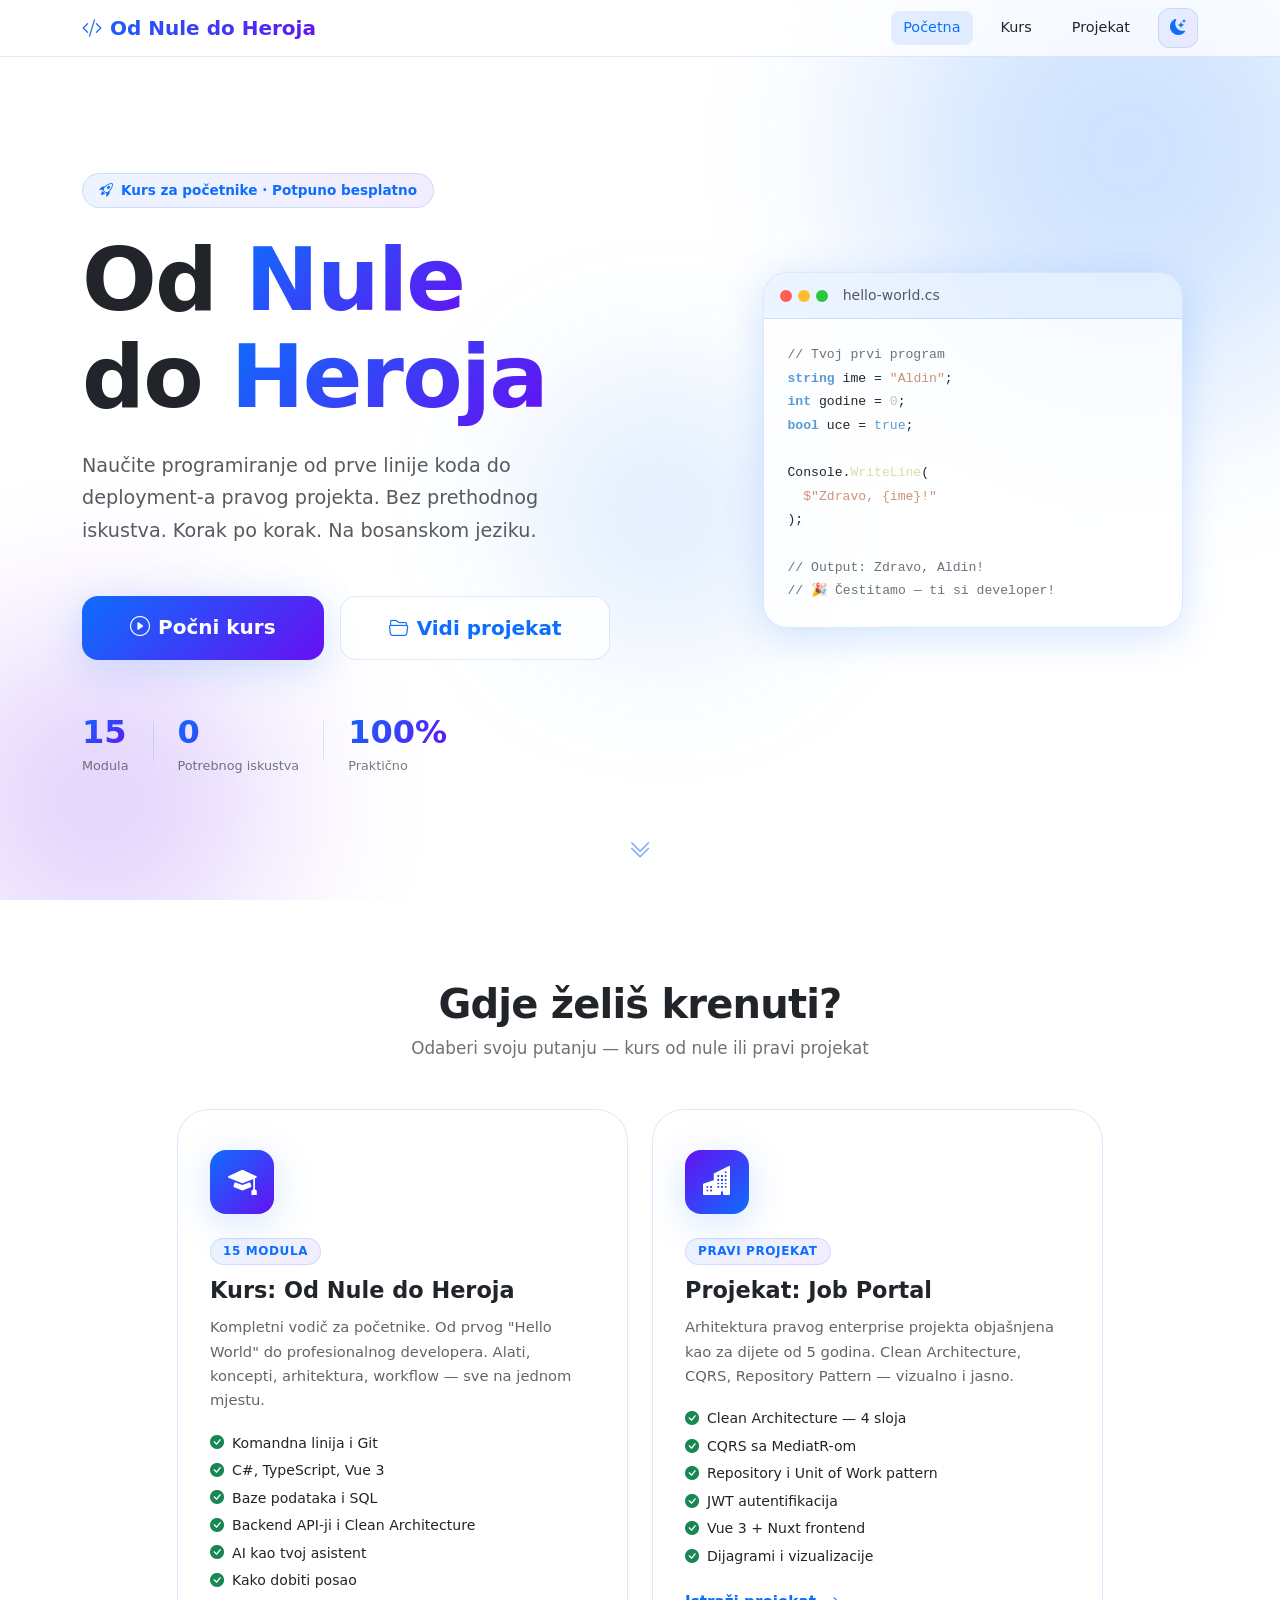
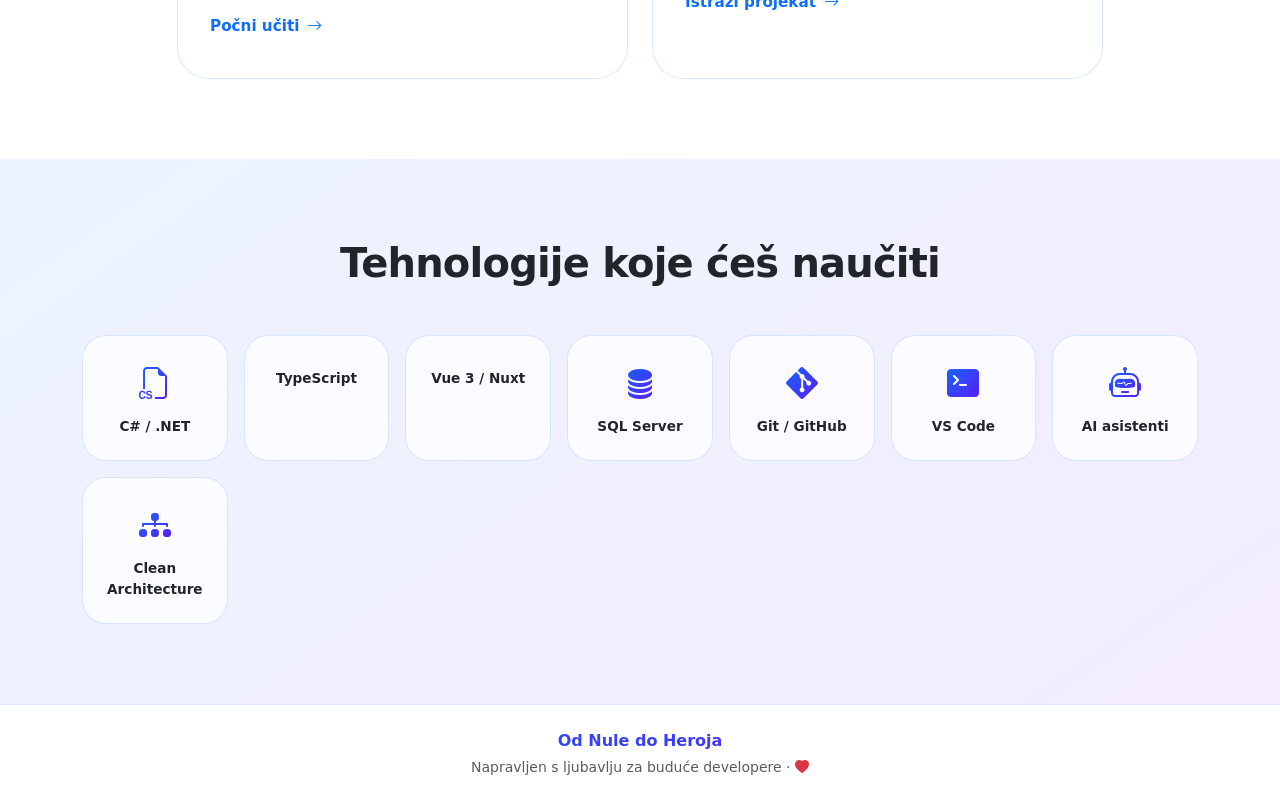
==== from-zero-to-hero/index.html @ 6ba3cc40 "init" ====
<!DOCTYPE html>
<html lang="bs" data-bs-theme="light">
<head>
  <meta charset="UTF-8" />
  <meta name="viewport" content="width=device-width, initial-scale=1.0" />
  <title>Od Nule do Heroja — Kurs za Web Developere</title>
  <link href="https://cdn.jsdelivr.net/npm/bootstrap@5.3.3/dist/css/bootstrap.min.css" rel="stylesheet" />
  <link href="https://cdn.jsdelivr.net/npm/bootstrap-icons@1.11.3/font/bootstrap-icons.css" rel="stylesheet" />
  <link href="css/styles.css" rel="stylesheet" />
</head>
<body>

  <!-- NAVBAR -->
  <nav class="navbar navbar-expand-lg fixed-top glass-nav">
    <div class="container">
      <a class="navbar-brand fw-bold gradient-text" href="index.html">
        <i class="bi bi-code-slash me-2"></i>Od Nule do Heroja
      </a>
      <div class="d-flex align-items-center gap-3 ms-auto">
        <a href="index.html" class="nav-link-custom active">Početna</a>
        <a href="course.html" class="nav-link-custom">Kurs</a>
        <a href="project.html" class="nav-link-custom">Projekat</a>
        <button class="btn btn-theme-toggle" id="themeToggle" title="Promijeni temu">
          <i class="bi bi-moon-stars-fill" id="themeIcon"></i>
        </button>
      </div>
    </div>
  </nav>

  <!-- MAIN HERO -->
  <section class="hero-main d-flex align-items-center">
    <div class="hero-bg-orb orb-1"></div>
    <div class="hero-bg-orb orb-2"></div>
    <div class="hero-bg-orb orb-3"></div>
    <div class="container position-relative z-1">
      <div class="row align-items-center min-vh-100 py-5">
        <div class="col-lg-7 pt-5">
          <div class="badge-pill mb-4">
            <i class="bi bi-rocket-takeoff me-2"></i>Kurs za početnike · Potpuno besplatno
          </div>
          <h1 class="hero-title mb-4">
            Od <span class="gradient-text">Nule</span><br />
            do <span class="gradient-text">Heroja</span>
          </h1>
          <p class="hero-subtitle mb-5">
            Naučite programiranje od prve linije koda do deployment-a pravog projekta.
            Bez prethodnog iskustva. Korak po korak. Na bosanskom jeziku.
          </p>
          <div class="d-flex flex-wrap gap-3">
            <a href="course.html" class="btn btn-primary-gradient btn-lg px-5 py-3">
              <i class="bi bi-play-circle me-2"></i>Počni kurs
            </a>
            <a href="project.html" class="btn btn-outline-glass btn-lg px-5 py-3">
              <i class="bi bi-folder2-open me-2"></i>Vidi projekat
            </a>
          </div>
          <div class="hero-stats mt-5 d-flex flex-wrap gap-4">
            <div class="stat-item">
              <span class="stat-number">15</span>
              <span class="stat-label">Modula</span>
            </div>
            <div class="stat-divider"></div>
            <div class="stat-item">
              <span class="stat-number">0</span>
              <span class="stat-label">Potrebnog iskustva</span>
            </div>
            <div class="stat-divider"></div>
            <div class="stat-item">
              <span class="stat-number">100%</span>
              <span class="stat-label">Praktično</span>
            </div>
          </div>
        </div>
        <div class="col-lg-5 d-none d-lg-flex justify-content-center">
          <div class="hero-code-window">
            <div class="code-window-bar">
              <span class="dot dot-red"></span>
              <span class="dot dot-yellow"></span>
              <span class="dot dot-green"></span>
              <span class="ms-2 text-muted small">hello-world.cs</span>
            </div>
            <pre class="code-window-body"><span class="code-comment">// Tvoj prvi program</span>
<span class="code-keyword">string</span> ime = <span class="code-string">"Aldin"</span>;
<span class="code-keyword">int</span> godine = <span class="code-number">0</span>;
<span class="code-keyword">bool</span> uce = <span class="code-bool">true</span>;

Console.<span class="code-fn">WriteLine</span>(
  <span class="code-string">$"Zdravo, {ime}!"</span>
);

<span class="code-comment">// Output: Zdravo, Aldin!</span>
<span class="code-comment">// 🎉 Čestitamo — ti si developer!</span></pre>
          </div>
        </div>
      </div>
    </div>
    <div class="scroll-indicator">
      <i class="bi bi-chevron-double-down"></i>
    </div>
  </section>

  <!-- DVIJE KARTICE — HERO SEKCIJE -->
  <section class="section-cards py-6">
    <div class="container">
      <div class="text-center mb-5">
        <h2 class="section-title">Gdje želiš krenuti?</h2>
        <p class="section-subtitle">Odaberi svoju putanju — kurs od nule ili pravi projekat</p>
      </div>

      <div class="row g-4 justify-content-center">

        <!-- KARTICA 1: KURS -->
        <div class="col-md-6 col-lg-5">
          <a href="course.html" class="card-hero-link">
            <div class="card-hero card-course">
              <div class="card-hero-glow"></div>
              <div class="card-hero-icon mb-4">
                <i class="bi bi-mortarboard-fill"></i>
              </div>
              <div class="card-hero-badge">15 modula</div>
              <h3 class="card-hero-title">Kurs: Od Nule do Heroja</h3>
              <p class="card-hero-desc">
                Kompletni vodič za početnike. Od prvog "Hello World" do profesionalnog developera.
                Alati, koncepti, arhitektura, workflow — sve na jednom mjestu.
              </p>
              <ul class="card-hero-features">
                <li><i class="bi bi-check-circle-fill text-success me-2"></i>Komandna linija i Git</li>
                <li><i class="bi bi-check-circle-fill text-success me-2"></i>C#, TypeScript, Vue 3</li>
                <li><i class="bi bi-check-circle-fill text-success me-2"></i>Baze podataka i SQL</li>
                <li><i class="bi bi-check-circle-fill text-success me-2"></i>Backend API-ji i Clean Architecture</li>
                <li><i class="bi bi-check-circle-fill text-success me-2"></i>AI kao tvoj asistent</li>
                <li><i class="bi bi-check-circle-fill text-success me-2"></i>Kako dobiti posao</li>
              </ul>
              <div class="card-hero-cta">
                Počni učiti <i class="bi bi-arrow-right ms-2"></i>
              </div>
            </div>
          </a>
        </div>

        <!-- KARTICA 2: PROJEKAT -->
        <div class="col-md-6 col-lg-5">
          <a href="project.html" class="card-hero-link">
            <div class="card-hero card-project">
              <div class="card-hero-glow"></div>
              <div class="card-hero-icon mb-4">
                <i class="bi bi-buildings-fill"></i>
              </div>
              <div class="card-hero-badge">Pravi projekat</div>
              <h3 class="card-hero-title">Projekat: Job Portal</h3>
              <p class="card-hero-desc">
                Arhitektura pravog enterprise projekta objašnjena kao za dijete od 5 godina.
                Clean Architecture, CQRS, Repository Pattern — vizualno i jasno.
              </p>
              <ul class="card-hero-features">
                <li><i class="bi bi-check-circle-fill text-success me-2"></i>Clean Architecture — 4 sloja</li>
                <li><i class="bi bi-check-circle-fill text-success me-2"></i>CQRS sa MediatR-om</li>
                <li><i class="bi bi-check-circle-fill text-success me-2"></i>Repository i Unit of Work pattern</li>
                <li><i class="bi bi-check-circle-fill text-success me-2"></i>JWT autentifikacija</li>
                <li><i class="bi bi-check-circle-fill text-success me-2"></i>Vue 3 + Nuxt frontend</li>
                <li><i class="bi bi-check-circle-fill text-success me-2"></i>Dijagrami i vizualizacije</li>
              </ul>
              <div class="card-hero-cta">
                Istraži projekat <i class="bi bi-arrow-right ms-2"></i>
              </div>
            </div>
          </a>
        </div>

      </div>
    </div>
  </section>

  <!-- TECH STACK -->
  <section class="section-tech py-6">
    <div class="container">
      <div class="text-center mb-5">
        <h2 class="section-title">Tehnologije koje ćeš naučiti</h2>
      </div>
      <div class="tech-grid">
        <div class="tech-item"><i class="bi bi-filetype-cs"></i><span>C# / .NET</span></div>
        <div class="tech-item"><i class="bi bi-filetype-ts"></i><span>TypeScript</span></div>
        <div class="tech-item"><i class="bi bi-filetype-vue"></i><span>Vue 3 / Nuxt</span></div>
        <div class="tech-item"><i class="bi bi-database-fill"></i><span>SQL Server</span></div>
        <div class="tech-item"><i class="bi bi-git"></i><span>Git / GitHub</span></div>
        <div class="tech-item"><i class="bi bi-terminal-fill"></i><span>VS Code</span></div>
        <div class="tech-item"><i class="bi bi-robot"></i><span>AI asistenti</span></div>
        <div class="tech-item"><i class="bi bi-diagram-3-fill"></i><span>Clean Architecture</span></div>
      </div>
    </div>
  </section>

  <!-- FOOTER -->
  <footer class="footer py-4">
    <div class="container text-center">
      <p class="mb-1 fw-semibold gradient-text">Od Nule do Heroja</p>
      <p class="text-muted small mb-0">Napravljen s ljubavlju za buduće developere · <i class="bi bi-heart-fill text-danger"></i></p>
    </div>
  </footer>

  <script src="https://cdn.jsdelivr.net/npm/bootstrap@5.3.3/dist/js/bootstrap.bundle.min.js"></script>
  <script src="js/app.js"></script>
</body>
</html>
---- from-zero-to-hero/css/styles.css ----
/* ============================================================
   FROM ZERO TO HERO — Glavni CSS
   Bootstrap 5.3 + custom blue gradient theme
   Light / Dark mode support
============================================================ */

:root {
  --blue-1: #0d6efd;
  --blue-2: #0a58ca;
  --blue-3: #6610f2;
  --blue-4: #3d8ef8;
  --blue-light: #cfe2ff;
  --gradient-main: linear-gradient(135deg, #0d6efd 0%, #6610f2 100%);
  --gradient-alt:  linear-gradient(135deg, #3d8ef8 0%, #0d6efd 60%, #6610f2 100%);
  --gradient-card: linear-gradient(145deg, rgba(13,110,253,0.08) 0%, rgba(102,16,242,0.08) 100%);
  --glass-bg: rgba(255,255,255,0.75);
  --glass-border: rgba(13,110,253,0.15);
  --shadow-blue: 0 8px 40px rgba(13,110,253,0.18);
  --shadow-card: 0 4px 30px rgba(0,0,0,0.08);
  --radius-lg: 1.5rem;
  --radius-xl: 2rem;
  --font-mono: 'Fira Code', 'Cascadia Code', 'Consolas', monospace;
}

[data-bs-theme="dark"] {
  --glass-bg: rgba(15,20,40,0.80);
  --glass-border: rgba(13,110,253,0.25);
  --shadow-card: 0 4px 30px rgba(0,0,0,0.4);
  --gradient-card: linear-gradient(145deg, rgba(13,110,253,0.12) 0%, rgba(102,16,242,0.12) 100%);
}

/* ---- Base ---- */
* { box-sizing: border-box; }

body {
  font-family: 'Inter', 'Segoe UI', system-ui, sans-serif;
  scroll-behavior: smooth;
  overflow-x: hidden;
}

.py-6 { padding-top: 5rem; padding-bottom: 5rem; }

/* ---- Gradient text ---- */
.gradient-text {
  background: var(--gradient-main);
  -webkit-background-clip: text;
  -webkit-text-fill-color: transparent;
  background-clip: text;
}

/* ============================================================
   NAVBAR
============================================================ */
.glass-nav {
  background: var(--glass-bg);
  backdrop-filter: blur(16px);
  -webkit-backdrop-filter: blur(16px);
  border-bottom: 1px solid var(--glass-border);
  transition: all 0.3s ease;
}

.nav-link-custom {
  color: var(--bs-body-color);
  text-decoration: none;
  font-weight: 500;
  padding: 0.4rem 0.75rem;
  border-radius: 0.5rem;
  transition: all 0.2s ease;
  font-size: 0.9rem;
}
.nav-link-custom:hover,
.nav-link-custom.active {
  background: rgba(13,110,253,0.1);
  color: var(--blue-1);
}

.btn-theme-toggle {
  background: var(--gradient-card);
  border: 1px solid var(--glass-border);
  border-radius: 0.75rem;
  width: 40px; height: 40px;
  display: flex; align-items: center; justify-content: center;
  color: var(--blue-1);
  transition: all 0.2s ease;
}
.btn-theme-toggle:hover {
  background: var(--gradient-main);
  color: #fff;
  border-color: transparent;
}

/* ============================================================
   HERO MAIN
============================================================ */
.hero-main {
  min-height: 100vh;
  position: relative;
  overflow: hidden;
}

/* Background orbs */
.hero-bg-orb {
  position: absolute;
  border-radius: 50%;
  filter: blur(80px);
  opacity: 0.25;
  pointer-events: none;
  animation: orbFloat 8s ease-in-out infinite;
}
.orb-1 {
  width: 600px; height: 600px;
  background: radial-gradient(circle, #0d6efd, transparent);
  top: -150px; right: -150px;
}
.orb-2 {
  width: 400px; height: 400px;
  background: radial-gradient(circle, #6610f2, transparent);
  bottom: -100px; left: -100px;
  animation-delay: -4s;
}
.orb-3 {
  width: 300px; height: 300px;
  background: radial-gradient(circle, #3d8ef8, transparent);
  top: 40%; left: 40%;
  animation-delay: -2s;
}

@keyframes orbFloat {
  0%, 100% { transform: translate(0, 0) scale(1); }
  33%       { transform: translate(20px, -20px) scale(1.05); }
  66%       { transform: translate(-10px, 15px) scale(0.97); }
}

.badge-pill {
  display: inline-flex;
  align-items: center;
  background: var(--gradient-card);
  border: 1px solid var(--glass-border);
  color: var(--blue-1);
  padding: 0.4rem 1rem;
  border-radius: 2rem;
  font-size: 0.85rem;
  font-weight: 600;
}

.hero-title {
  font-size: clamp(3rem, 8vw, 5.5rem);
  font-weight: 800;
  line-height: 1.1;
  letter-spacing: -0.02em;
}

.hero-subtitle {
  font-size: 1.2rem;
  opacity: 0.75;
  max-width: 520px;
  line-height: 1.7;
}

/* Buttons */
.btn-primary-gradient {
  background: var(--gradient-main);
  border: none;
  color: #fff;
  border-radius: 1rem;
  font-weight: 600;
  box-shadow: var(--shadow-blue);
  transition: all 0.3s ease;
}
.btn-primary-gradient:hover {
  background: var(--gradient-alt);
  transform: translateY(-2px);
  box-shadow: 0 12px 50px rgba(13,110,253,0.35);
  color: #fff;
}

.btn-outline-glass {
  background: var(--glass-bg);
  border: 1px solid var(--glass-border);
  color: var(--blue-1);
  border-radius: 1rem;
  font-weight: 600;
  backdrop-filter: blur(8px);
  transition: all 0.3s ease;
}
.btn-outline-glass:hover {
  background: var(--gradient-card);
  transform: translateY(-2px);
  color: var(--blue-1);
}

/* Stats */
.hero-stats { align-items: center; }
.stat-item { display: flex; flex-direction: column; }
.stat-number { font-size: 2rem; font-weight: 800; background: var(--gradient-main); -webkit-background-clip: text; -webkit-text-fill-color: transparent; background-clip: text; }
.stat-label  { font-size: 0.8rem; opacity: 0.6; font-weight: 500; }
.stat-divider { width: 1px; height: 40px; background: var(--glass-border); }

/* Code window */
.hero-code-window {
  background: var(--glass-bg);
  border: 1px solid var(--glass-border);
  border-radius: var(--radius-lg);
  overflow: hidden;
  box-shadow: var(--shadow-blue);
  backdrop-filter: blur(12px);
  max-width: 420px;
  width: 100%;
  animation: codeFloat 6s ease-in-out infinite;
}
@keyframes codeFloat {
  0%, 100% { transform: translateY(0); }
  50%       { transform: translateY(-12px); }
}

.code-window-bar {
  background: rgba(13,110,253,0.08);
  border-bottom: 1px solid var(--glass-border);
  padding: 0.75rem 1rem;
  display: flex;
  align-items: center;
  gap: 0.4rem;
}
.dot { width: 12px; height: 12px; border-radius: 50%; }
.dot-red    { background: #ff5f57; }
.dot-yellow { background: #febc2e; }
.dot-green  { background: #28c840; }

.code-window-body {
  margin: 0;
  padding: 1.5rem;
  font-family: var(--font-mono);
  font-size: 0.82rem;
  line-height: 1.8;
  background: transparent;
  color: var(--bs-body-color);
}
.code-comment { color: #6a737d; }
.code-keyword { color: #569cd6; font-weight: 600; }
.code-string  { color: #ce9178; }
.code-number  { color: #b5cea8; }
.code-bool    { color: #569cd6; }
.code-fn      { color: #dcdcaa; }

[data-bs-theme="dark"] .code-comment { color: #6a9955; }
[data-bs-theme="dark"] .code-keyword { color: #569cd6; }
[data-bs-theme="dark"] .code-string  { color: #ce9178; }

/* Scroll indicator */
.scroll-indicator {
  position: absolute;
  bottom: 2rem;
  left: 50%;
  transform: translateX(-50%);
  color: var(--blue-1);
  font-size: 1.4rem;
  animation: scrollBounce 2s ease-in-out infinite;
  opacity: 0.6;
}
@keyframes scrollBounce {
  0%, 100% { transform: translateX(-50%) translateY(0); }
  50%       { transform: translateX(-50%) translateY(8px); }
}

/* ============================================================
   HERO CARDS (Landing clickable cards)
============================================================ */
.section-cards { position: relative; }
.section-title {
  font-size: clamp(1.8rem, 4vw, 2.5rem);
  font-weight: 800;
  letter-spacing: -0.02em;
}
.section-subtitle { opacity: 0.65; font-size: 1.05rem; }

.card-hero-link {
  text-decoration: none;
  color: inherit;
  display: block;
  height: 100%;
}

.card-hero {
  position: relative;
  background: var(--glass-bg);
  border: 1px solid var(--glass-border);
  border-radius: var(--radius-xl);
  padding: 2.5rem 2rem;
  height: 100%;
  overflow: hidden;
  transition: all 0.4s cubic-bezier(0.25, 0.46, 0.45, 0.94);
  backdrop-filter: blur(12px);
  cursor: pointer;
}
.card-hero:hover {
  transform: translateY(-8px);
  box-shadow: var(--shadow-blue);
  border-color: rgba(13,110,253,0.4);
}

.card-hero-glow {
  position: absolute;
  top: -80px; right: -80px;
  width: 250px; height: 250px;
  border-radius: 50%;
  filter: blur(60px);
  opacity: 0;
  transition: opacity 0.4s ease;
  pointer-events: none;
}
.card-course .card-hero-glow  { background: radial-gradient(circle, rgba(13,110,253,0.35), transparent); }
.card-project .card-hero-glow { background: radial-gradient(circle, rgba(102,16,242,0.35), transparent); }
.card-hero:hover .card-hero-glow { opacity: 1; }

.card-hero-icon {
  width: 64px; height: 64px;
  border-radius: 1rem;
  background: var(--gradient-main);
  display: flex; align-items: center; justify-content: center;
  font-size: 1.8rem;
  color: #fff;
  box-shadow: var(--shadow-blue);
}
.card-project .card-hero-icon { background: linear-gradient(135deg, #6610f2, #0d6efd); }

.card-hero-badge {
  display: inline-block;
  background: var(--gradient-card);
  border: 1px solid var(--glass-border);
  color: var(--blue-1);
  padding: 0.2rem 0.75rem;
  border-radius: 2rem;
  font-size: 0.75rem;
  font-weight: 700;
  text-transform: uppercase;
  letter-spacing: 0.05em;
  margin-bottom: 0.75rem;
}

.card-hero-title {
  font-size: 1.4rem;
  font-weight: 700;
  margin-bottom: 0.75rem;
}
.card-hero-desc {
  opacity: 0.7;
  font-size: 0.92rem;
  line-height: 1.65;
  margin-bottom: 1.25rem;
}
.card-hero-features {
  list-style: none;
  padding: 0;
  margin-bottom: 1.5rem;
  display: flex;
  flex-direction: column;
  gap: 0.4rem;
}
.card-hero-features li { font-size: 0.88rem; }

.card-hero-cta {
  font-weight: 700;
  color: var(--blue-1);
  font-size: 0.95rem;
  display: flex;
  align-items: center;
}

/* ============================================================
   TECH GRID
============================================================ */
.section-tech { background: var(--gradient-card); }
.tech-grid {
  display: grid;
  grid-template-columns: repeat(auto-fit, minmax(130px, 1fr));
  gap: 1rem;
}
.tech-item {
  display: flex;
  flex-direction: column;
  align-items: center;
  gap: 0.5rem;
  background: var(--glass-bg);
  border: 1px solid var(--glass-border);
  border-radius: var(--radius-lg);
  padding: 1.5rem 1rem;
  font-size: 0.85rem;
  font-weight: 600;
  transition: all 0.3s ease;
  backdrop-filter: blur(8px);
  text-align: center;
}
.tech-item i { font-size: 2rem; background: var(--gradient-main); -webkit-background-clip: text; -webkit-text-fill-color: transparent; background-clip: text; }
.tech-item:hover { transform: translateY(-4px); box-shadow: var(--shadow-blue); border-color: rgba(13,110,253,0.3); }

/* ============================================================
   FOOTER
============================================================ */
.footer {
  border-top: 1px solid var(--glass-border);
  background: var(--glass-bg);
  backdrop-filter: blur(8px);
}

/* ============================================================
   COURSE PAGE — Sidebar Layout
============================================================ */
.course-layout {
  display: flex;
  min-height: 100vh;
  padding-top: 72px;
}

.course-sidebar {
  width: 280px;
  flex-shrink: 0;
  position: fixed;
  top: 72px;
  left: 0;
  height: calc(100vh - 72px);
  overflow-y: auto;
  border-right: 1px solid var(--glass-border);
  background: var(--glass-bg);
  backdrop-filter: blur(12px);
  padding: 1.5rem 1rem;
  z-index: 100;
  transition: transform 0.3s ease;
}

.course-sidebar::-webkit-scrollbar { width: 4px; }
.course-sidebar::-webkit-scrollbar-track { background: transparent; }
.course-sidebar::-webkit-scrollbar-thumb { background: rgba(13,110,253,0.3); border-radius: 2px; }

.sidebar-label {
  font-size: 0.7rem;
  font-weight: 700;
  text-transform: uppercase;
  letter-spacing: 0.1em;
  opacity: 0.5;
  padding: 0.5rem 0.75rem;
  margin-top: 0.5rem;
}

.sidebar-nav-item {
  display: flex;
  align-items: center;
  gap: 0.6rem;
  padding: 0.55rem 0.75rem;
  border-radius: 0.75rem;
  font-size: 0.85rem;
  font-weight: 500;
  color: var(--bs-body-color);
  text-decoration: none;
  transition: all 0.2s ease;
  cursor: pointer;
  border: none;
  background: none;
  width: 100%;
  text-align: left;
}
.sidebar-nav-item:hover { background: rgba(13,110,253,0.08); color: var(--blue-1); }
.sidebar-nav-item.active { background: var(--gradient-main); color: #fff; box-shadow: 0 4px 15px rgba(13,110,253,0.3); }
.sidebar-nav-item .module-num {
  width: 22px; height: 22px;
  border-radius: 50%;
  background: rgba(13,110,253,0.15);
  font-size: 0.7rem;
  font-weight: 700;
  display: flex; align-items: center; justify-content: center;
  flex-shrink: 0;
}
.sidebar-nav-item.active .module-num { background: rgba(255,255,255,0.25); }

.course-main {
  margin-left: 280px;
  flex: 1;
  padding: 2.5rem;
  max-width: 900px;
}

/* Mobile sidebar toggle */
.sidebar-toggle {
  display: none;
  position: fixed;
  bottom: 1.5rem;
  right: 1.5rem;
  z-index: 200;
  width: 52px; height: 52px;
  border-radius: 50%;
  background: var(--gradient-main);
  border: none;
  color: #fff;
  font-size: 1.3rem;
  box-shadow: var(--shadow-blue);
  align-items: center;
  justify-content: center;
}

@media (max-width: 768px) {
  .course-sidebar { transform: translateX(-100%); }
  .course-sidebar.open { transform: translateX(0); }
  .course-main { margin-left: 0; padding: 1.25rem; }
  .sidebar-toggle { display: flex; }
}

/* ============================================================
   CONTENT TYPOGRAPHY
============================================================ */
.content-section { display: none; }
.content-section.active { display: block; }

.module-header {
  margin-bottom: 2rem;
  padding-bottom: 1.5rem;
  border-bottom: 1px solid var(--glass-border);
}
.module-number-badge {
  display: inline-flex;
  align-items: center;
  gap: 0.5rem;
  background: var(--gradient-main);
  color: #fff;
  padding: 0.35rem 1rem;
  border-radius: 2rem;
  font-size: 0.8rem;
  font-weight: 700;
  margin-bottom: 0.75rem;
}
.module-title {
  font-size: clamp(1.6rem, 3vw, 2.2rem);
  font-weight: 800;
  letter-spacing: -0.02em;
}

/* Info boxes */
.info-box {
  border-radius: var(--radius-lg);
  padding: 1.25rem 1.5rem;
  margin: 1.25rem 0;
  border-left: 4px solid;
  display: flex;
  gap: 0.75rem;
  align-items: flex-start;
}
.info-box.tip    { border-color: #0d6efd; background: rgba(13,110,253,0.08); }
.info-box.warn   { border-color: #fd7e14; background: rgba(253,126,20,0.08); }
.info-box.good   { border-color: #198754; background: rgba(25,135,84,0.08); }
.info-box.rule   { border-color: #6610f2; background: rgba(102,16,242,0.08); }
.info-box i      { font-size: 1.1rem; margin-top: 0.1rem; flex-shrink: 0; }
.info-box.tip  i { color: #0d6efd; }
.info-box.warn i { color: #fd7e14; }
.info-box.good i { color: #198754; }
.info-box.rule i { color: #6610f2; }

/* Code blocks */
.code-block {
  background: #1e1e2e;
  border-radius: var(--radius-lg);
  overflow: hidden;
  margin: 1.25rem 0;
  border: 1px solid rgba(13,110,253,0.2);
}
.code-block-header {
  background: rgba(13,110,253,0.1);
  padding: 0.6rem 1rem;
  display: flex;
  align-items: center;
  justify-content: space-between;
  border-bottom: 1px solid rgba(13,110,253,0.15);
}
.code-block-lang {
  font-size: 0.72rem;
  font-weight: 700;
  text-transform: uppercase;
  letter-spacing: 0.08em;
  color: var(--blue-4);
}
.code-block pre {
  margin: 0;
  padding: 1.25rem;
  font-family: var(--font-mono);
  font-size: 0.82rem;
  line-height: 1.8;
  color: #cdd6f4;
  overflow-x: auto;
}
.code-block pre::-webkit-scrollbar { height: 4px; }
.code-block pre::-webkit-scrollbar-thumb { background: rgba(13,110,253,0.4); border-radius: 2px; }

/* Tables */
.content-table {
  width: 100%;
  border-collapse: separate;
  border-spacing: 0;
  border-radius: var(--radius-lg);
  overflow: hidden;
  border: 1px solid var(--glass-border);
  margin: 1.25rem 0;
}
.content-table th {
  background: var(--gradient-main);
  color: #fff;
  padding: 0.75rem 1rem;
  font-size: 0.82rem;
  font-weight: 700;
  text-transform: uppercase;
  letter-spacing: 0.05em;
}
.content-table td {
  padding: 0.7rem 1rem;
  border-bottom: 1px solid var(--glass-border);
  font-size: 0.88rem;
}
.content-table tr:last-child td { border-bottom: none; }
.content-table tr:nth-child(even) td { background: rgba(13,110,253,0.03); }
.content-table tr:hover td { background: rgba(13,110,253,0.06); }

/* Inline code */
code {
  background: rgba(13,110,253,0.1);
  color: var(--blue-1);
  padding: 0.1em 0.4em;
  border-radius: 0.3em;
  font-family: var(--font-mono);
  font-size: 0.85em;
}

/* Steps */
.steps-list { list-style: none; padding: 0; margin: 1.25rem 0; counter-reset: step; }
.steps-list li {
  counter-increment: step;
  display: flex;
  gap: 1rem;
  margin-bottom: 1rem;
  position: relative;
}
.steps-list li::before {
  content: counter(step);
  width: 32px; height: 32px;
  border-radius: 50%;
  background: var(--gradient-main);
  color: #fff;
  font-weight: 700;
  font-size: 0.85rem;
  display: flex; align-items: center; justify-content: center;
  flex-shrink: 0;
  margin-top: 0.1rem;
  box-shadow: 0 4px 12px rgba(13,110,253,0.3);
}

/* ============================================================
   PROJECT PAGE — Diagrams & Visual
============================================================ */
.architecture-diagram {
  background: var(--glass-bg);
  border: 1px solid var(--glass-border);
  border-radius: var(--radius-xl);
  padding: 2rem;
  margin: 1.5rem 0;
  backdrop-filter: blur(8px);
  overflow: hidden;
}

/* Floor / Layer cards */
.layer-card {
  border-radius: var(--radius-lg);
  padding: 1.25rem 1.5rem;
  margin-bottom: 0.75rem;
  border: 1px solid;
  transition: transform 0.2s ease;
}
.layer-card:hover { transform: scale(1.01); }

.layer-host   { border-color: rgba(13,110,253,0.4); background: rgba(13,110,253,0.07); }
.layer-infra  { border-color: rgba(25,135,84,0.4);  background: rgba(25,135,84,0.07); }
.layer-app    { border-color: rgba(253,126,20,0.4); background: rgba(253,126,20,0.07); }
.layer-domain { border-color: rgba(102,16,242,0.4); background: rgba(102,16,242,0.07); }

.layer-label {
  font-size: 0.72rem;
  font-weight: 700;
  text-transform: uppercase;
  letter-spacing: 0.08em;
  margin-bottom: 0.3rem;
}
.layer-host   .layer-label { color: var(--blue-1); }
.layer-infra  .layer-label { color: #198754; }
.layer-app    .layer-label { color: #fd7e14; }
.layer-domain .layer-label { color: #6610f2; }

.layer-title { font-weight: 700; font-size: 1.05rem; margin-bottom: 0.2rem; }
.layer-desc  { font-size: 0.83rem; opacity: 0.7; }

.layer-arrow {
  text-align: center;
  color: var(--blue-1);
  font-size: 1.5rem;
  margin: -0.3rem 0;
  opacity: 0.5;
}

/* Flow diagram */
.flow-diagram {
  display: flex;
  flex-direction: column;
  align-items: center;
  gap: 0;
  margin: 1.5rem 0;
}
.flow-step {
  background: var(--glass-bg);
  border: 1px solid var(--glass-border);
  border-radius: var(--radius-lg);
  padding: 1rem 1.5rem;
  width: 100%;
  max-width: 500px;
  text-align: center;
  position: relative;
  transition: all 0.2s ease;
}
.flow-step:hover { border-color: rgba(13,110,253,0.4); box-shadow: var(--shadow-blue); }
.flow-step-num {
  position: absolute;
  top: -12px; left: 50%; transform: translateX(-50%);
  background: var(--gradient-main);
  color: #fff;
  width: 24px; height: 24px;
  border-radius: 50%;
  font-size: 0.72rem;
  font-weight: 700;
  display: flex; align-items: center; justify-content: center;
}
.flow-step-icon { font-size: 1.5rem; margin-bottom: 0.3rem; }
.flow-step-label { font-weight: 600; font-size: 0.9rem; }
.flow-step-desc  { font-size: 0.78rem; opacity: 0.65; margin-top: 0.2rem; }
.flow-arrow {
  width: 2px;
  height: 30px;
  background: linear-gradient(to bottom, var(--blue-1), transparent);
  margin: 0 auto;
}

/* Pattern cards */
.pattern-card {
  background: var(--glass-bg);
  border: 1px solid var(--glass-border);
  border-radius: var(--radius-xl);
  padding: 2rem;
  height: 100%;
  transition: all 0.3s ease;
  position: relative;
  overflow: hidden;
  backdrop-filter: blur(8px);
}
.pattern-card::before {
  content: '';
  position: absolute;
  top: 0; left: 0; right: 0;
  height: 4px;
  background: var(--gradient-main);
}
.pattern-card:hover { transform: translateY(-4px); box-shadow: var(--shadow-blue); }
.pattern-card-icon { font-size: 2rem; margin-bottom: 1rem; }
.pattern-card-title { font-weight: 700; font-size: 1.05rem; margin-bottom: 0.5rem; }
.pattern-card-desc  { font-size: 0.85rem; opacity: 0.7; line-height: 1.6; }

/* CQRS visual */
.cqrs-split {
  display: grid;
  grid-template-columns: 1fr 1fr;
  gap: 1rem;
  margin: 1.25rem 0;
}
@media (max-width: 600px) { .cqrs-split { grid-template-columns: 1fr; } }

.cqrs-side {
  border-radius: var(--radius-lg);
  padding: 1.25rem;
  border: 1px solid;
}
.cqrs-query   { border-color: rgba(25,135,84,0.4); background: rgba(25,135,84,0.07); }
.cqrs-command { border-color: rgba(253,126,20,0.4); background: rgba(253,126,20,0.07); }
.cqrs-label { font-size: 0.72rem; font-weight: 700; text-transform: uppercase; letter-spacing: 0.08em; margin-bottom: 0.5rem; }
.cqrs-query   .cqrs-label { color: #198754; }
.cqrs-command .cqrs-label { color: #fd7e14; }

/* Request walkthrough */
.walkthrough-step {
  display: flex;
  gap: 1rem;
  align-items: flex-start;
  padding: 1rem;
  border-radius: var(--radius-lg);
  margin-bottom: 0.5rem;
  border: 1px solid var(--glass-border);
  background: var(--glass-bg);
  transition: all 0.2s ease;
}
.walkthrough-step:hover { border-color: rgba(13,110,253,0.3); background: rgba(13,110,253,0.04); }
.walkthrough-step-num {
  width: 32px; height: 32px;
  border-radius: 50%;
  background: var(--gradient-main);
  color: #fff;
  font-weight: 700;
  font-size: 0.82rem;
  display: flex; align-items: center; justify-content: center;
  flex-shrink: 0;
  box-shadow: 0 4px 12px rgba(13,110,253,0.25);
}
.walkthrough-step-layer {
  font-size: 0.7rem;
  font-weight: 700;
  text-transform: uppercase;
  letter-spacing: 0.06em;
  color: var(--blue-1);
  margin-bottom: 0.15rem;
}
.walkthrough-step-text { font-size: 0.88rem; }

/* OOP Pillars */
.pillar-card {
  background: var(--glass-bg);
  border: 1px solid var(--glass-border);
  border-radius: var(--radius-lg);
  padding: 1.5rem;
  height: 100%;
  transition: all 0.3s ease;
  backdrop-filter: blur(8px);
}
.pillar-card:hover { transform: translateY(-4px); box-shadow: var(--shadow-blue); }
.pillar-icon {
  width: 48px; height: 48px;
  border-radius: 0.75rem;
  background: var(--gradient-main);
  display: flex; align-items: center; justify-content: center;
  font-size: 1.3rem;
  color: #fff;
  margin-bottom: 1rem;
}
.pillar-title { font-weight: 700; font-size: 1rem; margin-bottom: 0.4rem; }
.pillar-tagline { font-size: 0.8rem; opacity: 0.6; font-style: italic; margin-bottom: 0.75rem; }

/* Progress bar concept */
.roadmap-item {
  display: flex;
  gap: 1rem;
  align-items: flex-start;
  padding: 1rem 1.25rem;
  border-radius: var(--radius-lg);
  margin-bottom: 0.5rem;
  border-left: 3px solid var(--blue-1);
  background: var(--glass-bg);
  border-top: 1px solid var(--glass-border);
  border-right: 1px solid var(--glass-border);
  border-bottom: 1px solid var(--glass-border);
}
.roadmap-num {
  background: var(--gradient-main);
  color: #fff;
  width: 28px; height: 28px;
  border-radius: 50%;
  font-size: 0.75rem;
  font-weight: 700;
  display: flex; align-items: center; justify-content: center;
  flex-shrink: 0;
}
.roadmap-title { font-weight: 600; font-size: 0.88rem; margin-bottom: 0.15rem; }
.roadmap-desc  { font-size: 0.78rem; opacity: 0.65; }

/* Cheat sheet table */
.cheat-table {
  width: 100%;
  border-collapse: separate;
  border-spacing: 0 4px;
}
.cheat-table td {
  padding: 0.6rem 0.75rem;
  font-size: 0.83rem;
  background: var(--glass-bg);
  border: 1px solid var(--glass-border);
}
.cheat-table td:first-child {
  font-family: var(--font-mono);
  font-size: 0.78rem;
  color: var(--blue-1);
  font-weight: 600;
  border-radius: 0.5rem 0 0 0.5rem;
}
.cheat-table td:last-child { border-radius: 0 0.5rem 0.5rem 0; opacity: 0.7; }

/* JWT flow */
.jwt-steps { display: flex; flex-direction: column; gap: 0.5rem; margin: 1.25rem 0; }
.jwt-step {
  display: flex;
  gap: 1rem;
  align-items: center;
  background: var(--glass-bg);
  border: 1px solid var(--glass-border);
  border-radius: var(--radius-lg);
  padding: 0.75rem 1rem;
  font-size: 0.85rem;
}
.jwt-step-icon { font-size: 1.2rem; flex-shrink: 0; }

/* Responsive adjustments */
@media (max-width: 992px) {
  .hero-title { font-size: clamp(2.5rem, 10vw, 4rem); }
  .course-sidebar { width: 260px; }
  .course-main { margin-left: 260px; padding: 1.5rem; }
}

/* Page transition */
.page-fade-in {
  animation: fadeIn 0.4s ease forwards;
}
@keyframes fadeIn {
  from { opacity: 0; transform: translateY(12px); }
  to   { opacity: 1; transform: translateY(0); }
}

/* Active sidebar indicator animation */
@keyframes slideIn {
  from { transform: translateX(-6px); opacity: 0; }
  to   { transform: translateX(0); opacity: 1; }
}
.sidebar-nav-item.active { animation: slideIn 0.2s ease; }
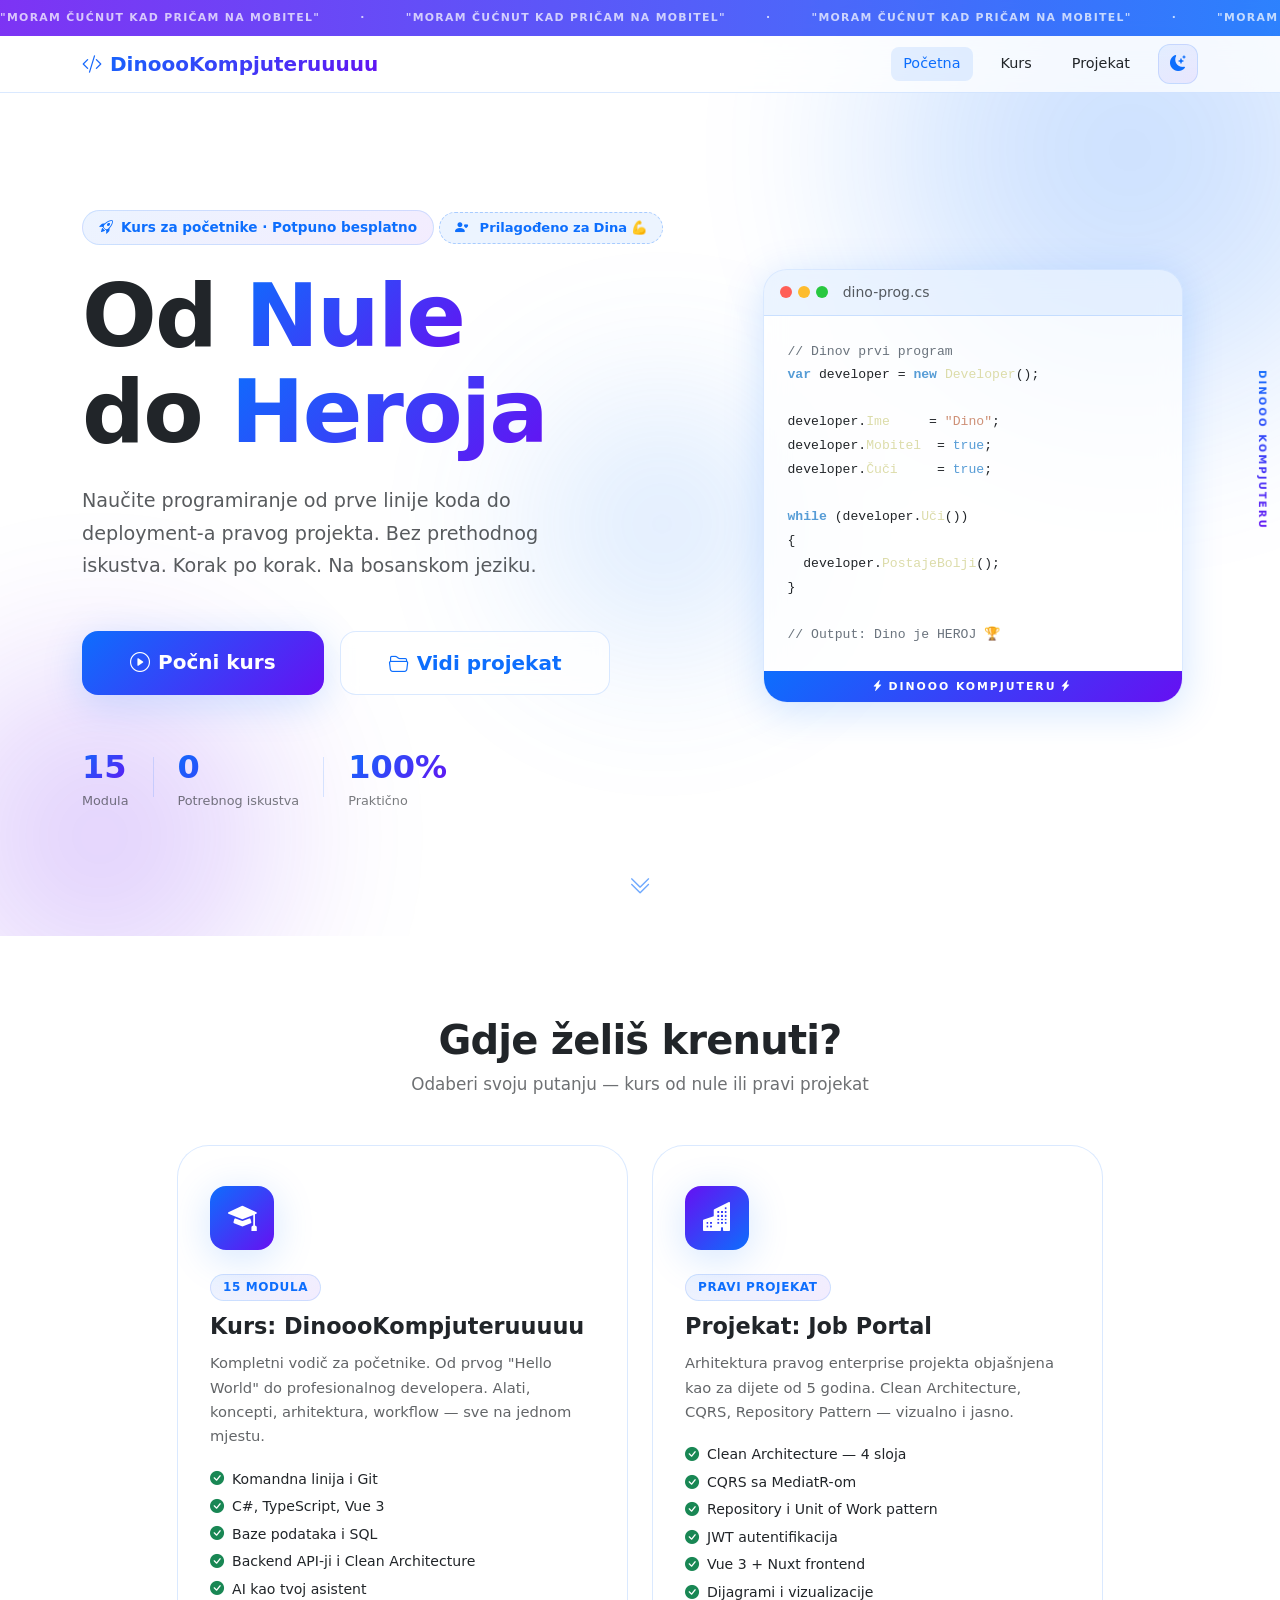
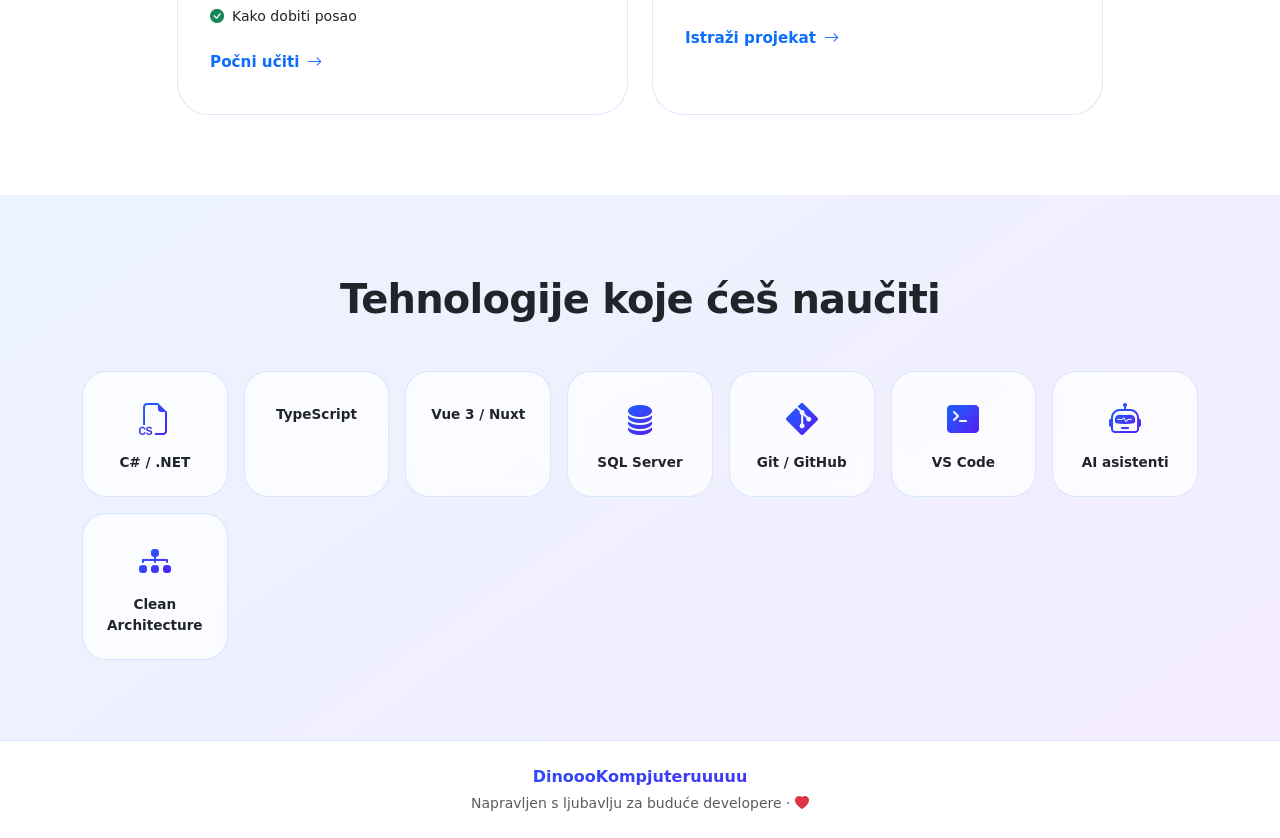
==== commit 2c989520: "Update titles and branding to DinoooKompjuteruuuuu across multiple HTML and CSS files" ====
--- a/from-zero-to-hero/index.html
+++ b/from-zero-to-hero/index.html
@@ -3,18 +3,36 @@
 <head>
   <meta charset="UTF-8" />
   <meta name="viewport" content="width=device-width, initial-scale=1.0" />
-  <title>Od Nule do Heroja — Kurs za Web Developere</title>
+  <title>DinoooKompjuteruuuuu — Kurs za Web Developere</title>
   <link href="https://cdn.jsdelivr.net/npm/bootstrap@5.3.3/dist/css/bootstrap.min.css" rel="stylesheet" />
   <link href="https://cdn.jsdelivr.net/npm/bootstrap-icons@1.11.3/font/bootstrap-icons.css" rel="stylesheet" />
   <link href="css/styles.css" rel="stylesheet" />
 </head>
 <body>
 
+  <!-- DINO QUOTE — scrolling ticker strip -->
+  <div class="dino-quote-strip" aria-hidden="true">
+    <div class="dino-quote-track">
+      <span>"MORAM ČUĆNUT KAD PRIČAM NA MOBITEL"</span>
+      <span aria-hidden="true">·</span>
+      <span>"MORAM ČUĆNUT KAD PRIČAM NA MOBITEL"</span>
+      <span aria-hidden="true">·</span>
+      <span>"MORAM ČUĆNUT KAD PRIČAM NA MOBITEL"</span>
+      <span aria-hidden="true">·</span>
+      <span>"MORAM ČUĆNUT KAD PRIČAM NA MOBITEL"</span>
+      <span aria-hidden="true">·</span>
+      <span>"MORAM ČUĆNUT KAD PRIČAM NA MOBITEL"</span>
+      <span aria-hidden="true">·</span>
+      <span>"MORAM ČUĆNUT KAD PRIČAM NA MOBITEL"</span>
+      <span aria-hidden="true">·</span>
+    </div>
+  </div>
+
   <!-- NAVBAR -->
-  <nav class="navbar navbar-expand-lg fixed-top glass-nav">
+  <nav class="navbar navbar-expand-lg fixed-top glass-nav glass-nav--below-strip">
     <div class="container">
       <a class="navbar-brand fw-bold gradient-text" href="index.html">
-        <i class="bi bi-code-slash me-2"></i>Od Nule do Heroja
+        <i class="bi bi-code-slash me-2"></i>DinoooKompjuteruuuuu
       </a>
       <div class="d-flex align-items-center gap-3 ms-auto">
         <a href="index.html" class="nav-link-custom active">Početna</a>
@@ -27,6 +45,11 @@
     </div>
   </nav>
 
+  <!-- DINO BOOST — fixed side label -->
+  <div class="dino-boost" aria-hidden="true">
+    <span class="dino-boost-text">DINOOO KOMPJUTERU</span>
+  </div>
+
   <!-- MAIN HERO -->
   <section class="hero-main d-flex align-items-center">
     <div class="hero-bg-orb orb-1"></div>
@@ -35,8 +58,11 @@
     <div class="container position-relative z-1">
       <div class="row align-items-center min-vh-100 py-5">
         <div class="col-lg-7 pt-5">
-          <div class="badge-pill mb-4">
+          <div class="badge-pill mb-3">
             <i class="bi bi-rocket-takeoff me-2"></i>Kurs za početnike · Potpuno besplatno
+          </div>
+          <div class="dino-personal-tag mb-4">
+            <i class="bi bi-person-heart me-2"></i>Prilagođeno za <strong>Dina</strong> 💪
           </div>
           <h1 class="hero-title mb-4">
             Od <span class="gradient-text">Nule</span><br />
@@ -77,19 +103,25 @@
               <span class="dot dot-red"></span>
               <span class="dot dot-yellow"></span>
               <span class="dot dot-green"></span>
-              <span class="ms-2 text-muted small">hello-world.cs</span>
-            </div>
-            <pre class="code-window-body"><span class="code-comment">// Tvoj prvi program</span>
-<span class="code-keyword">string</span> ime = <span class="code-string">"Aldin"</span>;
-<span class="code-keyword">int</span> godine = <span class="code-number">0</span>;
-<span class="code-keyword">bool</span> uce = <span class="code-bool">true</span>;
-
-Console.<span class="code-fn">WriteLine</span>(
-  <span class="code-string">$"Zdravo, {ime}!"</span>
-);
-
-<span class="code-comment">// Output: Zdravo, Aldin!</span>
-<span class="code-comment">// 🎉 Čestitamo — ti si developer!</span></pre>
+              <span class="ms-2 text-muted small">dino-prog.cs</span>
+            </div>
+            <pre class="code-window-body"><span class="code-comment">// Dinov prvi program</span>
+<span class="code-keyword">var</span> developer = <span class="code-keyword">new</span> <span class="code-fn">Developer</span>();
+
+developer.<span class="code-fn">Ime</span>     = <span class="code-string">"Dino"</span>;
+developer.<span class="code-fn">Mobitel</span>  = <span class="code-bool">true</span>;
+developer.<span class="code-fn">Čuči</span>     = <span class="code-bool">true</span>;
+
+<span class="code-keyword">while</span> (developer.<span class="code-fn">Uči</span>())
+{
+  developer.<span class="code-fn">PostajeBolji</span>();
+}
+
+<span class="code-comment">// Output: Dino je HEROJ 🏆</span></pre>
+            <!-- boosting message inside the window -->
+            <div class="code-window-boost">
+              <i class="bi bi-lightning-charge-fill me-1"></i>DINOOO KOMPJUTERU<i class="bi bi-lightning-charge-fill ms-1"></i>
+            </div>
           </div>
         </div>
       </div>
@@ -118,7 +150,7 @@
                 <i class="bi bi-mortarboard-fill"></i>
               </div>
               <div class="card-hero-badge">15 modula</div>
-              <h3 class="card-hero-title">Kurs: Od Nule do Heroja</h3>
+              <h3 class="card-hero-title">Kurs: DinoooKompjuteruuuuu</h3>
               <p class="card-hero-desc">
                 Kompletni vodič za početnike. Od prvog "Hello World" do profesionalnog developera.
                 Alati, koncepti, arhitektura, workflow — sve na jednom mjestu.
@@ -193,7 +225,7 @@
   <!-- FOOTER -->
   <footer class="footer py-4">
     <div class="container text-center">
-      <p class="mb-1 fw-semibold gradient-text">Od Nule do Heroja</p>
+      <p class="mb-1 fw-semibold gradient-text">DinoooKompjuteruuuuu</p>
       <p class="text-muted small mb-0">Napravljen s ljubavlju za buduće developere · <i class="bi bi-heart-fill text-danger"></i></p>
     </div>
   </footer>
--- a/from-zero-to-hero/css/styles.css
+++ b/from-zero-to-hero/css/styles.css
@@ -1,5 +1,5 @@
 /* ============================================================
-   FROM ZERO TO HERO — Glavni CSS
+   DinoooKompjuteruuuuu — Glavni CSS
    Bootstrap 5.3 + custom blue gradient theme
    Light / Dark mode support
 ============================================================ */
@@ -925,3 +925,112 @@
   to   { transform: translateX(0); opacity: 1; }
 }
 .sidebar-nav-item.active { animation: slideIn 0.2s ease; }
+
+/* ============================================================
+   DINO PERSONALISATION
+============================================================ */
+
+/* --- Scrolling quote ticker strip --- */
+.dino-quote-strip {
+  position: fixed;
+  top: 0;
+  left: 0;
+  right: 0;
+  z-index: 1100;
+  height: 36px;
+  overflow: hidden;
+  background: linear-gradient(90deg, rgba(102,16,242,0.85) 0%, rgba(13,110,253,0.85) 100%);
+  -webkit-backdrop-filter: blur(8px);
+  backdrop-filter: blur(8px);
+  display: flex;
+  align-items: center;
+}
+
+.dino-quote-track {
+  display: flex;
+  gap: 2.5rem;
+  white-space: nowrap;
+  animation: quoteScroll 28s linear infinite;
+  font-size: 0.68rem;
+  font-weight: 700;
+  letter-spacing: 0.12em;
+  text-transform: uppercase;
+  color: rgba(255, 255, 255, 0.72);
+}
+
+.dino-quote-track span { flex-shrink: 0; }
+
+@keyframes quoteScroll {
+  from { transform: translateX(0); }
+  to   { transform: translateX(-50%); }
+}
+
+/* --- Navbar offset for strip --- */
+.glass-nav--below-strip { top: 36px; }
+
+/* --- Fixed DINOOO KOMPJUTERU side boost --- */
+.dino-boost {
+  position: fixed;
+  right: -62px;
+  top: 50%;
+  transform: translateY(-50%) rotate(90deg);
+  z-index: 500;
+  pointer-events: none;
+  transform-origin: center center;
+}
+
+.dino-boost-text {
+  display: block;
+  font-size: 0.62rem;
+  font-weight: 900;
+  letter-spacing: 0.22em;
+  text-transform: uppercase;
+  background: var(--gradient-main);
+  -webkit-background-clip: text;
+  -webkit-text-fill-color: transparent;
+  background-clip: text;
+  animation: boostPulse 3s ease-in-out infinite;
+  will-change: transform;
+  white-space: nowrap;
+}
+
+@keyframes boostPulse {
+  0%, 100% { transform: scaleX(1);    opacity: 0.35; }
+  50%       { transform: scaleX(1.06); opacity: 0.65; }
+}
+
+/* --- Personal tag in hero --- */
+.dino-personal-tag {
+  display: inline-flex;
+  align-items: center;
+  font-size: 0.82rem;
+  font-weight: 600;
+  color: var(--blue-1);
+  background: rgba(13,110,253,0.08);
+  border: 1px dashed rgba(13,110,253,0.3);
+  border-radius: 2rem;
+  padding: 0.3rem 0.9rem;
+  gap: 0.25rem;
+}
+
+/* --- DINOOO KOMPJUTERU bar inside code window --- */
+.code-window-boost {
+  background: var(--gradient-main);
+  color: #fff;
+  text-align: center;
+  font-size: 0.68rem;
+  font-weight: 900;
+  letter-spacing: 0.18em;
+  text-transform: uppercase;
+  padding: 0.45rem 1rem;
+  border-top: 1px solid rgba(13,110,253,0.2);
+  animation: boostBarFlash 4s ease-in-out infinite;
+}
+
+@keyframes boostBarFlash {
+  0%, 100% { opacity: 1; }
+  50%       { opacity: 0.7; }
+}
+
+/* Adjust hero padding-top for strip + navbar */
+.hero-main { padding-top: 36px; }
